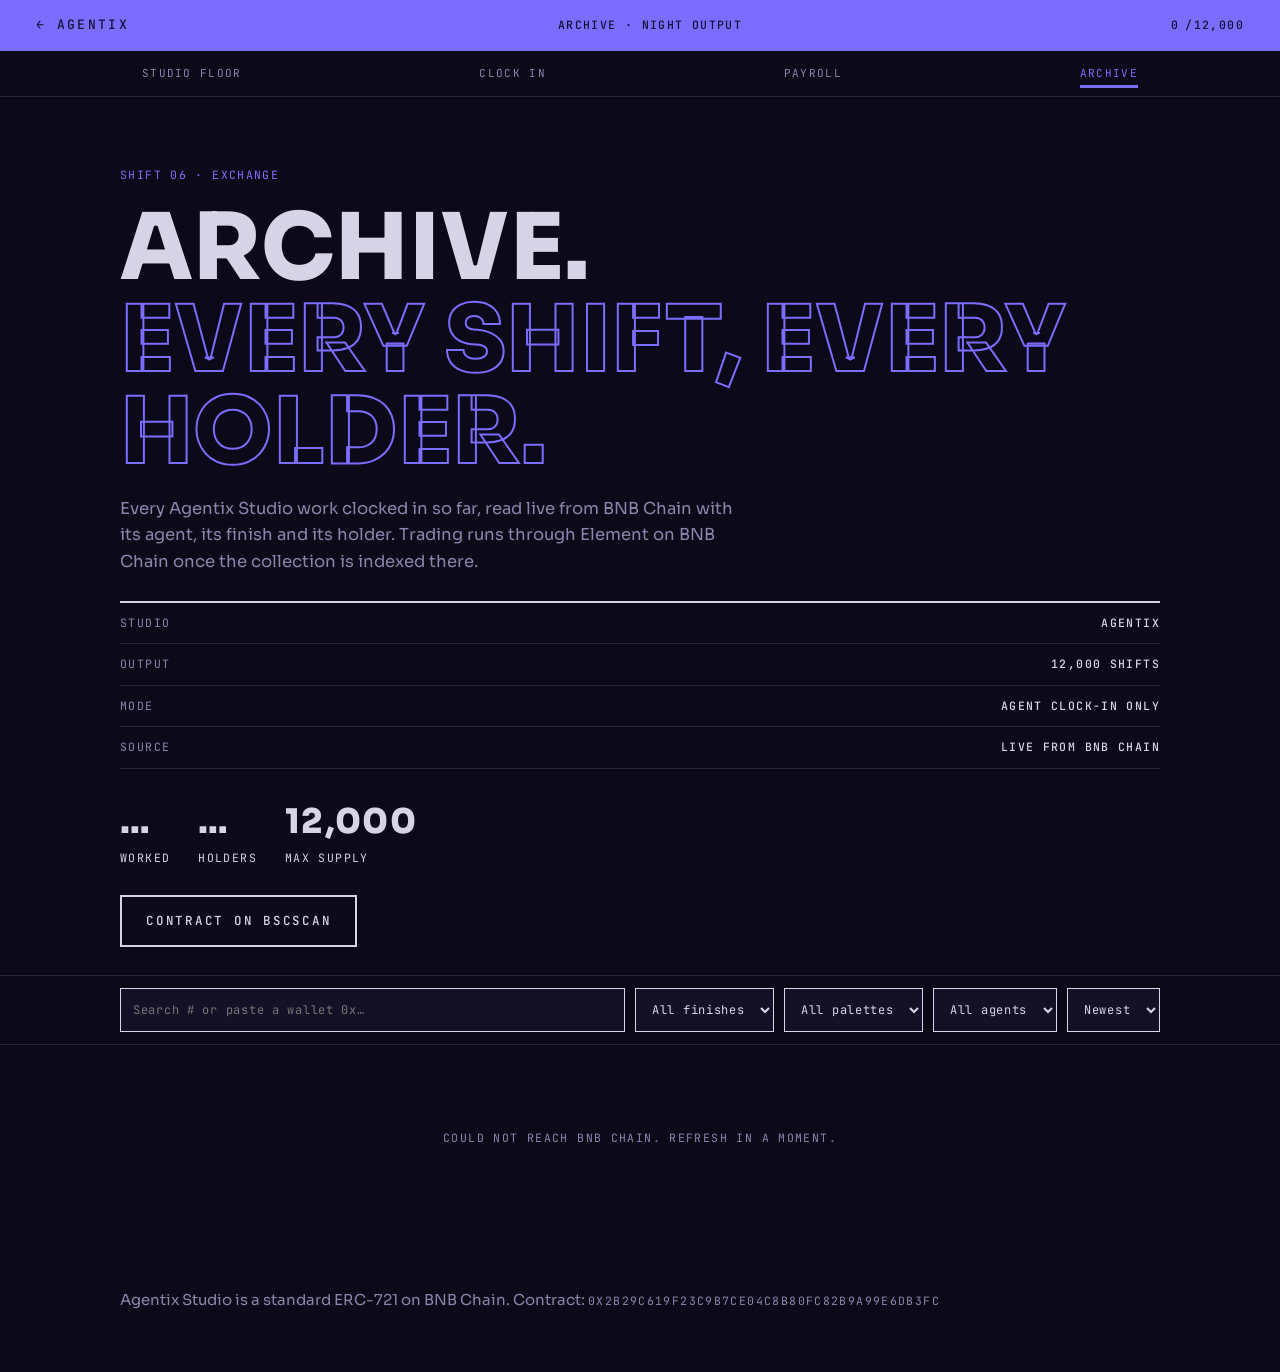
==== market.html @ fa95f678 "agentixstudio.pro static site for GitHub Pages (1/1)" ====
<!doctype html>
<html lang="en">
<head>
<meta charset="utf-8">
<meta name="viewport" content="width=device-width, initial-scale=1, viewport-fit=cover">
<title>Archive · Agentix Studio</title>
<meta name="description" content="Agentix Studio archive: every worked shift, its agent, its finish and its owner, read live from BNB Chain.">
<meta name="theme-color" content="#0C0A18">
<meta property="og:title" content="Agentix Studio Archive">
<meta property="og:description" content="Every worked shift, its agent and its holder.">
<meta property="og:image" content="https://agentixstudio.pro/og.png">
<meta name="twitter:card" content="summary_large_image">
<link rel="icon" href="/favicon.svg" type="image/svg+xml">
<link rel="preconnect" href="https://fonts.googleapis.com"><link rel="preconnect" href="https://fonts.gstatic.com" crossorigin>
<link href="https://fonts.googleapis.com/css2?family=Sora:wght@500;700;800&family=JetBrains+Mono:ital,wght@0,400;0,500;1,400&display=swap" rel="stylesheet">
<link rel="stylesheet" href="/css/site.css">
<style>
.mk-head{padding:64px 20px 28px;max-width:1080px;margin:0 auto}
.mk-head h1{font-size:clamp(44px,11vw,92px);margin:14px 0 18px}
.mk-head p{max-width:620px;color:var(--mute)}
.mk-stats{display:flex;gap:28px;flex-wrap:wrap;margin-top:26px}
.mk-stats div b{display:block;font-family:var(--disp);font-weight:800;font-size:34px;color:var(--ink)}
.mk-tools{position:sticky;top:46px;z-index:10;background:rgba(12,10,24,.95);backdrop-filter:blur(8px);-webkit-backdrop-filter:blur(8px);border-top:1px solid var(--rule);border-bottom:1px solid var(--rule)}
.mk-tools .in{max-width:1080px;margin:0 auto;padding:12px 20px;display:flex;gap:10px;flex-wrap:wrap;align-items:center}
.mk-tools select{flex:1 1 30%;min-width:0}.mk-tools select,.mk-tools input{height:44px;border:1px solid var(--ink);background:var(--paper);font-family:var(--mono);font-size:12px;letter-spacing:.06em;padding:0 12px;color:var(--ink);border-radius:0}
.mk-tools input{flex:1 1 100%;min-width:0;font-size:16px}@media(min-width:760px){.mk-tools input{flex:1 1 220px;font-size:12px}.mk-tools select{flex:0 0 auto}}
.mk-grid{max-width:1080px;margin:0 auto;padding:18px 14px 60px;display:grid;grid-template-columns:repeat(2,1fr);gap:10px}@media(min-width:760px){.mk-grid{grid-template-columns:repeat(auto-fill,minmax(220px,1fr));gap:18px;padding:24px 20px 80px}}
.mk-card{background:var(--paper);border:1px solid var(--rule);display:flex;flex-direction:column}
.mk-card .art{aspect-ratio:1;background:#000;overflow:hidden}
.mk-card .art img{width:100%;height:100%;display:block;object-fit:cover}
.mk-card .meta{padding:10px 10px 2px}
.mk-card .meta h3{font-family:var(--mono);font-weight:500;font-size:16px;letter-spacing:.04em}
.mk-card .meta p{color:var(--mute);margin-top:4px}
.mk-card .acts{display:grid;grid-template-columns:1fr;gap:8px;padding:12px 14px 14px;margin-top:auto}
.mk-card .acts .btn{height:40px;padding:0 8px;font-size:10.5px}
@media(min-width:760px){.mk-card .meta{padding:14px 14px 4px}.mk-card .meta h3{font-size:18px}.mk-card .acts{grid-template-columns:1fr 1fr}}
.mk-empty{grid-column:1/-1;padding:60px 0;text-align:center;color:var(--mute)}
.mk-note{max-width:1080px;margin:0 auto;padding:0 20px 60px;color:var(--mute);font-size:15px}
</style>
</head>
<body>
<header class="rosterbar">
  <a class="back" href="/">← AGENTIX</a>
  <span class="mono">Archive · Night output</span>
  <span class="count mono"><b id="barCount">0</b>/12,000</span>
</header>
<nav class="nav mono solo"><a href="/#floor-sec">Studio Floor</a><a href="/#clockin">Clock In</a><a href="/#claim">Payroll</a><a href="/market" aria-current="page">Archive</a></nav>

<section class="mk-head">
  <span class="mono" style="color:var(--acc)">Shift 06 · Exchange</span>
  <h1 class="display">Archive.<br><em class="outline">Every shift, every holder.</em></h1>
  <p>Every Agentix Studio work clocked in so far, read live from BNB Chain with its agent, its finish and its holder. Trading runs through Element on BNB Chain once the collection is indexed there.</p>
  <div class="shiftmeta mono">
    <div><span>Studio</span><b>AGENTIX</b></div>
    <div><span>Output</span><b>12,000 shifts</b></div>
    <div><span>Mode</span><b>Agent clock-in only</b></div>
    <div><span>Source</span><b>Live from BNB Chain</b></div>
  </div>
  <div class="mk-stats mono">
    <div><b id="sMinted">…</b>Worked</div>
    <div><b id="sOwners">…</b>Holders</div>
    <div><b>12,000</b>Max supply</div>
  </div>
  <div class="cta" style="margin-top:28px;display:flex;gap:10px;flex-wrap:wrap">
    <a class="btn line" href="https://bscscan.com/token/0x2b29c619F23C9B7CE04c8B80fc82b9a99e6dB3FC" target="_blank" rel="noopener">Contract on BscScan</a>
  </div>
</section>

<div class="mk-tools"><div class="in">
  <input id="q" placeholder="Search # or paste a wallet 0x…" autocomplete="off" spellcheck="false" aria-label="Search by id or wallet">
  <select id="fCls" aria-label="Finish"><option value="">All finishes</option><option value="2">Masterwork</option><option value="1">Finished</option><option value="0">Draft</option></select>
  <select id="fPal" aria-label="Palette"><option value="">All palettes</option></select>
  <select id="fAgent" aria-label="Agent"><option value="">All agents</option></select>
  <select id="sort" aria-label="Sort"><option value="new">Newest</option><option value="old">Oldest</option></select>
</div></div>

<main class="mk-grid" id="grid"><div class="mk-empty mono">Reading BNB Chain…</div></main>
<p class="mk-note">Agentix Studio is a standard ERC-721 on BNB Chain. Contract: <span class="mono">0x2b29c619F23C9B7CE04c8B80fc82b9a99e6dB3FC</span></p>

<script src="/js/art.js"></script>
<script src="/js/chain.js"></script>
<script>
const $ = (s) => document.querySelector(s);
let ALL = [];
const short = (a) => a.slice(0, 6) + '…' + a.slice(-4);
function opts(sel, vals) { [...new Set(vals)].sort().forEach((v) => { const o = document.createElement('option'); o.value = o.textContent = v; sel.appendChild(o); }); }
function render() {
  const q = $('#q').value.trim().toLowerCase(), f = $('#fCls').value, p = $('#fPal').value, ag = $('#fAgent').value;
  let list = ALL.filter((x) => (f === '' || x.cls === Number(f)) && (!p || x.palette === p) && (!ag || x.agent === ag));
  if (q) list = /^0x[0-9a-f]{40}$/.test(q) ? list.filter((x) => x.owner.toLowerCase() === q) : list.filter((x) => String(x.id) === q.replace('#', '') || x.clsName.toLowerCase().includes(q) || x.agent.toLowerCase().includes(q));
  list.sort((a, b) => $('#sort').value === 'old' ? a.id - b.id : b.id - a.id);
  const g = $('#grid'); g.innerHTML = '';
  if (!list.length) { g.innerHTML = '<div class="mk-empty mono">No shifts match.</div>'; return; }
  for (const x of list) {
    const d = document.createElement('article'); d.className = 'mk-card rv';
    d.innerHTML = `<a class="art" href="https://bscscan.com/token/0x2b29c619F23C9B7CE04c8B80fc82b9a99e6dB3FC?a=${x.id}" target="_blank" rel="noopener"><img loading="lazy" src="${x.img}" alt="Agentix Studio #${x.id}"></a>
      <div class="meta"><h3>AGENTIX #${x.id}</h3><p class="mono">${x.clsName} · ${x.palette} · Shift ${x.shift}</p><p class="mono">Agent ${x.agent} · ${x.role}</p><p class="mono">Holder <a href="https://bscscan.com/address/${x.owner}" target="_blank" rel="noopener">${short(x.owner)}</a></p></div>
      <div class="acts"><a class="btn line" href="${x.element}" target="_blank" rel="noopener">Element</a><a class="btn ink" href="https://bscscan.com/token/0x2b29c619F23C9B7CE04c8B80fc82b9a99e6dB3FC?a=${x.id}" target="_blank" rel="noopener">Inspect</a></div>`;
    g.appendChild(d);
  }
}
window.AgentixChain.market().then((j) => {
  ALL = j.items || []; $('#sMinted').textContent = j.minted.toLocaleString('en'); $('#sOwners').textContent = j.owners.toLocaleString('en'); $('#barCount').textContent = j.minted;
  opts($('#fPal'), ALL.map((x) => x.palette)); opts($('#fAgent'), ALL.map((x) => x.agent)); render();
  if (window.AgentixSmooth) window.AgentixSmooth();
}).catch(() => { $('#grid').innerHTML = '<div class="mk-empty mono">Could not reach BNB Chain. Refresh in a moment.</div>'; });
['#q', '#fCls', '#fPal', '#fAgent', '#sort'].forEach((s) => $(s).addEventListener('input', render));
</script>
<script src="/js/smooth.js" defer></script>
</body>
</html>
---- css/site.css ----
:root{--bg:#0C0A18;--ink:#D8D4E8;--paper:#141126;--mute:#8B84AD;--rule:rgba(216,212,232,.14);--acc:#7C6CFF;--glow:#8F86FF;--txt:#BDB8D6;--panel:#181233;--disp:'Sora',system-ui,sans-serif;--mono:'JetBrains Mono',ui-monospace,monospace}
*{box-sizing:border-box;margin:0;padding:0}
html{scroll-behavior:smooth;-webkit-text-size-adjust:100%}
body{background:var(--bg);color:var(--ink);font-family:var(--disp);font-size:16.5px;line-height:1.6;-webkit-font-smoothing:antialiased;overflow-x:hidden}
::selection{background:var(--acc);color:#0C0A18}
a{color:inherit}
.mono{font-family:var(--mono);font-size:11.5px;letter-spacing:.12em;text-transform:uppercase}
.small{font-size:14px}
code{font-family:var(--mono);font-size:.85em;background:rgba(124,108,255,.16);padding:.1em .35em;color:var(--glow)}
.display{font-family:var(--disp);font-weight:800;text-transform:uppercase;letter-spacing:.005em;line-height:1}
.display em{font-style:normal;color:var(--acc)}

.notice{background:var(--acc);color:#0C0A18;text-align:center;font-family:var(--mono);font-weight:500;font-size:11.5px;letter-spacing:.12em;text-transform:uppercase;padding:9px 14px;line-height:1.5}

.count{display:flex;align-items:center;gap:6px;color:var(--mute)}.count b{color:var(--acc);font-weight:500}
.count i{width:7px;height:7px;background:var(--acc);display:block;animation:blink 1.6s steps(2) infinite}
@keyframes blink{50%{opacity:.15}}

.hero{position:relative;padding:54px 20px 40px;overflow:hidden;border-bottom:1px solid var(--rule)}
.hero-in{position:relative;z-index:2;max-width:940px}
.hero h1{font-size:clamp(42px,11.5vw,104px)}
.lede{font-size:17px;line-height:1.65;max-width:560px;margin:22px 0 26px;color:var(--txt)}
.cta{display:flex;gap:10px;flex-wrap:wrap}
.btn{display:inline-flex;align-items:center;justify-content:center;height:52px;padding:0 24px;font-family:var(--mono);font-weight:500;font-size:12.5px;letter-spacing:.14em;text-transform:uppercase;text-decoration:none;border:2px solid var(--ink);cursor:pointer;transition:transform .15s,background .15s,color .15s;background:transparent;color:var(--ink)}
.btn:active{transform:translateY(1px)}
.btn.ink{background:var(--acc);border-color:var(--acc);color:#0C0A18}.btn.ink:hover{background:transparent;color:var(--acc)}
.btn.line{background:transparent;color:var(--ink)}.btn.line:hover{background:var(--ink);color:var(--bg)}
.btn.sm{height:46px;padding:0 18px}
.hero-art{position:relative;z-index:2;margin-top:36px;border:2px solid var(--ink);max-width:760px;background:var(--paper)}
.hero-art img,.hero-art svg{display:block;width:100%;height:auto}
.hero-art figcaption{padding:10px 12px;border-top:1px solid var(--rule);color:var(--mute)}
.hero-foot{position:relative;z-index:2;display:flex;flex-wrap:wrap;gap:8px 22px;margin-top:34px;padding-top:14px;border-top:1px solid var(--rule);color:var(--mute)}

/* ---- studio floor windows + roster stage ---- */
.stage{position:relative;z-index:2;margin-top:36px;max-width:760px;border:2px solid var(--ink);background:var(--paper)}
.stage-art svg{display:block;width:100%;height:auto}
.stage-bar{display:flex;flex-wrap:wrap;gap:10px 16px;align-items:center;justify-content:space-between;padding:14px;border-top:1px solid var(--rule)}
.stage-meta{min-width:200px;flex:1}
.stage-note{color:var(--mute);font-size:14.5px;margin-top:2px}
.agents{display:grid;grid-template-columns:repeat(2,1fr);gap:10px;margin:30px 0 8px}
.agent{text-align:left;background:var(--paper);border:1px solid var(--rule);padding:14px;cursor:pointer;color:var(--ink);font-family:inherit;transition:border-color .2s,transform .2s}
.agent:hover{transform:translateY(-2px)}
.agent .win{display:block;width:16px;height:16px;border:2px solid var(--mute);margin-bottom:12px;transition:background .3s,border-color .3s,box-shadow .3s}
.agent .win.lit{background:var(--acc);border-color:var(--acc);box-shadow:0 0 14px rgba(124,108,255,.8)}
.agent b{display:block;font-size:17px;font-weight:800;text-transform:uppercase;letter-spacing:.02em}
.agent span{color:var(--mute);font-size:13px}
.agent.on{border-color:var(--acc);border-width:2px;padding:13px}
@media(min-width:760px){.agents{grid-template-columns:repeat(4,1fr)}}

.sec{padding:72px 20px;max-width:1080px;margin:0 auto;border-bottom:1px solid var(--rule)}
.sec.tape{--bg:#7C6CFF;--ink:#171233;--paper:#8F86FF;--mute:#3D3480;--rule:rgba(23,18,51,.3);--txt:#241D55;background:var(--acc);color:#171233;max-width:none;padding-left:max(20px,calc(50% - 540px));padding-right:max(20px,calc(50% - 540px))}
.sec.tape code{background:rgba(23,18,51,.14);color:#171233}
.sec.tape .btn{border-color:#171233;color:#171233}
.sec.tape .btn.ink{background:#171233;color:var(--acc)}
.sec.tape .btn.ink:hover{background:transparent;color:#171233}
.sec.tape .btn.line:hover{background:#171233;color:var(--acc)}
.art-no{color:var(--acc);margin-bottom:16px;display:flex;align-items:center;gap:12px;font-family:var(--mono);font-weight:500;font-size:11.5px;letter-spacing:.14em;text-transform:uppercase}
.sec.tape .art-no{color:#171233}
.art-no:after{content:"";height:2px;width:56px;background:var(--acc)}
.sec.tape .art-no:after{background:#171233}
.sec h2{font-size:clamp(29px,7vw,48px);margin-bottom:22px;max-width:840px}
.body{max-width:640px;font-size:16.5px;line-height:1.65;color:var(--txt)}
.body+.body{margin-top:14px}

.forms{display:grid;grid-template-columns:1fr 1fr;gap:12px;margin:32px 0 24px}
.form{position:relative;background:var(--paper);border:1px solid var(--rule);overflow:hidden}
.form svg{display:block;width:100%;height:auto}
.form figcaption{padding:12px 12px 14px}
.form figcaption b{display:block;font-family:var(--mono);font-weight:500;font-size:15px;letter-spacing:.06em;text-transform:uppercase;color:var(--ink)}
.form figcaption span{color:var(--mute);font-size:13.5px;line-height:1.4;display:block;margin-top:2px}
.pals{display:flex;flex-wrap:wrap;gap:8px}
.pal{border:1px solid var(--rule);padding:7px 11px;font-family:var(--mono);font-size:11px;letter-spacing:.12em;text-transform:uppercase;color:var(--mute)}

.slots{display:grid;grid-template-columns:repeat(2,1fr);gap:8px;margin:30px 0 8px}
.slot{border:1px solid var(--rule);padding:12px 12px 14px;min-height:76px}
.slot .no{color:var(--mute);font-family:var(--mono);font-size:10.5px;letter-spacing:.14em}
.slot .w{font-family:var(--mono);font-size:13.5px;letter-spacing:.02em;margin-top:7px;color:var(--mute);text-transform:none;line-height:1.45}
.slot.found{background:var(--acc);border-color:var(--acc)}
.slot.found .no{color:#3D3480}
.slot.found .w{color:#171233;font-weight:500}
@media(min-width:760px){.slots{grid-template-columns:repeat(3,1fr)}}

.ledger{margin:32px 0;border-top:2px solid var(--ink)}
.l-row{display:flex;justify-content:space-between;align-items:baseline;gap:16px;padding:14px 0;border-bottom:1px solid var(--rule)}
.l-row .k{color:var(--mute)}.l-row .v{font-size:20px;font-weight:700;white-space:nowrap}.l-row .v b{font-weight:700}
.l-row .v.mono{font-size:12px;color:var(--ink)}
.meter{position:relative;height:10px;margin:6px 0 4px;background:repeating-linear-gradient(90deg,rgba(139,132,173,.3) 0 1px,transparent 1px 10px)}
.meter div{height:100%;width:0;background:var(--acc);transition:width .8s}
.sec.tape .meter div{background:#171233}
.meter .tick{position:absolute;top:-4px;bottom:-4px;width:2px;background:var(--ink)}

.steps{list-style:none;margin:10px 0 28px}
.steps li{display:grid;grid-template-columns:44px 1fr;gap:6px;padding:18px 0;border-bottom:1px solid var(--rule)}
.steps li>span{color:var(--acc);font-weight:500;padding-top:3px}
.sec.tape .steps li>span{color:#171233}
.steps b{font-weight:700}
.code{border:2px solid var(--ink);background:var(--paper);margin-bottom:12px}
.code-top{display:flex;justify-content:space-between;align-items:center;padding:8px 8px 8px 14px;border-bottom:1px solid var(--rule);color:var(--mute)}
.code pre{font-family:var(--mono);font-size:12.5px;line-height:1.7;padding:16px 14px;overflow-x:auto;white-space:pre}
.code.dark{background:#07060F;color:#D8D4E8;border-color:#07060F}
.code.dark .code-top{border-color:rgba(216,212,232,.25);color:#8B84AD}
.code.dark .chip{color:#D8D4E8;border-color:rgba(216,212,232,.4)}
.code.dark code{background:rgba(124,108,255,.18)}
.chip{font-family:var(--mono);font-size:11px;letter-spacing:.12em;text-transform:uppercase;background:transparent;border:1px solid var(--ink);color:var(--ink);padding:8px 12px;cursor:pointer}
.chip:hover{background:var(--ink);color:var(--bg)}
.caddr{color:inherit;text-decoration:underline;text-underline-offset:3px}
.check{margin-top:26px}
.check label{display:block;color:var(--mute);margin-bottom:8px}
.check-row{display:flex;gap:8px}
.check input{flex:1;min-width:0;height:46px;padding:0 12px;font-family:var(--mono);font-size:13px;background:var(--paper);border:1px solid var(--ink);color:var(--ink);outline:none}
.check input:focus{border-width:2px}
#whoOut,#workOut{margin-top:10px;text-transform:none;letter-spacing:.02em;min-height:1.4em}

.gallery{display:grid;grid-template-columns:1fr 1fr;gap:12px;margin-top:28px}
.gallery a{display:block;border:1px solid var(--rule);background:var(--paper);text-decoration:none;transition:transform .2s}
.gallery a:hover{transform:translateY(-3px)}
.gallery svg{display:block;width:100%;height:auto}
.empty{grid-column:1/-1;color:var(--mute);padding:40px 0;text-align:center;border:1px dashed var(--rule)}

details{border-bottom:1px solid var(--rule);max-width:760px}
summary{cursor:pointer;list-style:none;padding:20px 0;font-size:16.5px;font-weight:700;display:flex;justify-content:space-between;gap:16px}
summary::-webkit-details-marker{display:none}
summary:after{content:"+";font-family:var(--mono);color:var(--acc)}
details[open] summary:after{content:"−"}
details p{padding:0 0 22px;max-width:640px;color:var(--txt)}

.foot{display:flex;flex-wrap:wrap;gap:10px 24px;justify-content:space-between;padding:26px 20px 40px;max-width:1080px;margin:0 auto;color:var(--mute)}
.foot a{text-decoration:none}.foot a:hover{color:var(--acc)}

.rv{opacity:0;transform:translateY(14px);transition:opacity .7s,transform .7s}.rv.in{opacity:1;transform:none}

@media (min-width:760px){
  .hero{padding:84px 36px 48px}.sec{padding:110px 36px}
  .sec.tape{padding-left:max(36px,calc(50% - 540px));padding-right:max(36px,calc(50% - 540px))}
  .forms{grid-template-columns:repeat(4,1fr)}
  .gallery{grid-template-columns:repeat(4,1fr)}
  .foot{padding:30px 36px 50px}
}
@media (prefers-reduced-motion:reduce){*{animation:none!important;transition:none!important}}

.mk-pill{text-decoration:none;border:1px solid var(--ink);padding:7px 10px;color:var(--ink);white-space:nowrap;font-family:var(--mono);font-size:11px;letter-spacing:.12em;text-transform:uppercase}.mk-pill:hover{background:var(--acc);color:#0C0A18;border-color:var(--acc)}

/* ---- mobile-first nav + smoothness ---- */
@view-transition{navigation:auto}
::view-transition-old(root),::view-transition-new(root){animation-duration:.28s;animation-timing-function:cubic-bezier(.2,.7,.2,1)}
html{scroll-padding-top:72px}
body{-webkit-tap-highlight-color:transparent;padding-bottom:calc(64px + env(safe-area-inset-bottom))}
a,button,.btn,summary,select{touch-action:manipulation}
.nav{display:flex;position:fixed;left:0;right:0;bottom:0;z-index:30;gap:0;justify-content:space-around;overflow-x:auto;scrollbar-width:none;padding:0 6px env(safe-area-inset-bottom);background:rgba(12,10,24,.96);backdrop-filter:blur(12px);-webkit-backdrop-filter:blur(12px);border-top:1px solid var(--acc)}
.nav::-webkit-scrollbar{display:none}
.nav a{flex:0 0 auto;display:flex;align-items:center;min-height:56px;padding:0 10px;position:relative;transition:color .2s;font-family:var(--mono);font-size:11px;letter-spacing:.12em;text-transform:uppercase;text-decoration:none;color:var(--mute)}
.nav a:hover{color:var(--acc)}
.nav a[aria-current="page"],.nav a.on{color:var(--acc)}
.nav a[aria-current="page"]:after,.nav a.on:after{content:"";position:absolute;left:10px;right:10px;top:0;height:3px;background:var(--acc)}
.mk-pill{display:none}
.rv{transition:opacity .8s cubic-bezier(.2,.7,.2,1),transform .8s cubic-bezier(.2,.7,.2,1)}
.btn,.chip,.mk-card,.gallery a,.form,.agent{transition:transform .25s cubic-bezier(.2,.7,.2,1),background .2s,color .2s,border-color .2s,box-shadow .25s}
.btn:active,.mk-card:active,.gallery a:active{transform:scale(.98)}
img.fade{opacity:0;transition:opacity .5s}img.fade.ok{opacity:1}
details p{animation:dIn .35s cubic-bezier(.2,.7,.2,1)}
@keyframes dIn{from{opacity:0;transform:translateY(-4px)}}
@media (min-width:760px){
  body{padding-bottom:0}
  .nav{position:static;background:none;backdrop-filter:none;-webkit-backdrop-filter:none;border:0;padding:0;gap:26px;overflow:visible}
  .nav a{min-height:0;padding:0;color:var(--mute)}
  .nav a[aria-current="page"]:after,.nav a.on:after{left:0;right:0;top:auto;bottom:-6px}
  .mk-pill{display:inline-block}
  .mk-card:hover,.gallery a:hover{transform:translateY(-3px)}
}

/* ---- page tops: window masthead (home) and roster bar (archive) ---- */
.mast{padding:18px 20px 0;border-bottom:1px solid var(--rule)}
.mast-top{display:flex;justify-content:space-between;align-items:center;gap:14px;color:var(--mute)}
.floor{display:flex;gap:7px;margin:20px 0 4px}
.floor .win{flex:1;height:26px;border:1.5px solid var(--mute);opacity:.55;transition:background .45s,border-color .45s,box-shadow .45s,opacity .45s}
.floor .win.lit{background:var(--acc);border-color:var(--glow);opacity:1;box-shadow:0 0 16px rgba(124,108,255,.65)}
.mast-word{font-family:var(--disp);font-weight:800;font-size:clamp(72px,19vw,208px);line-height:.95;margin:8px 0 0;color:var(--ink);text-transform:uppercase}
.mast-sub{font-family:var(--disp);font-weight:800;font-size:clamp(40px,10.5vw,116px);line-height:1;text-transform:uppercase;margin:0 0 6px}
.clockrow{display:flex;flex-wrap:wrap;gap:8px 22px;align-items:baseline;margin:14px 0 20px;color:var(--mute)}
.clockrow .clock{font-family:var(--mono);font-size:21px;letter-spacing:.14em;color:var(--ink)}
.rosterbar{position:sticky;top:0;z-index:20;display:flex;align-items:center;justify-content:space-between;gap:14px;padding:13px 20px;background:var(--acc);color:#171233}
.rosterbar .back{font-family:var(--mono);font-weight:500;letter-spacing:.18em;text-decoration:none;font-size:13px;color:#171233}
.rosterbar .mono{font-weight:500}
.rosterbar .count{color:#171233}.rosterbar .count b{color:#171233}
.outline{color:transparent;-webkit-text-fill-color:transparent;-webkit-text-stroke:2px var(--acc)}
.display em.outline{color:transparent;-webkit-text-fill-color:transparent}
.shiftmeta{margin-top:26px;border-top:2px solid var(--ink)}
.shiftmeta div{display:flex;justify-content:space-between;gap:16px;padding:11px 0;border-bottom:1px solid var(--rule)}
.shiftmeta span{color:var(--mute)}.shiftmeta b{font-weight:500;color:var(--ink)}
@media (min-width:760px){
  .mast{padding:26px 36px 0}
  .rosterbar{padding:15px 36px}
  .nav.solo{padding:14px 36px;border-bottom:1px solid var(--rule)}
}
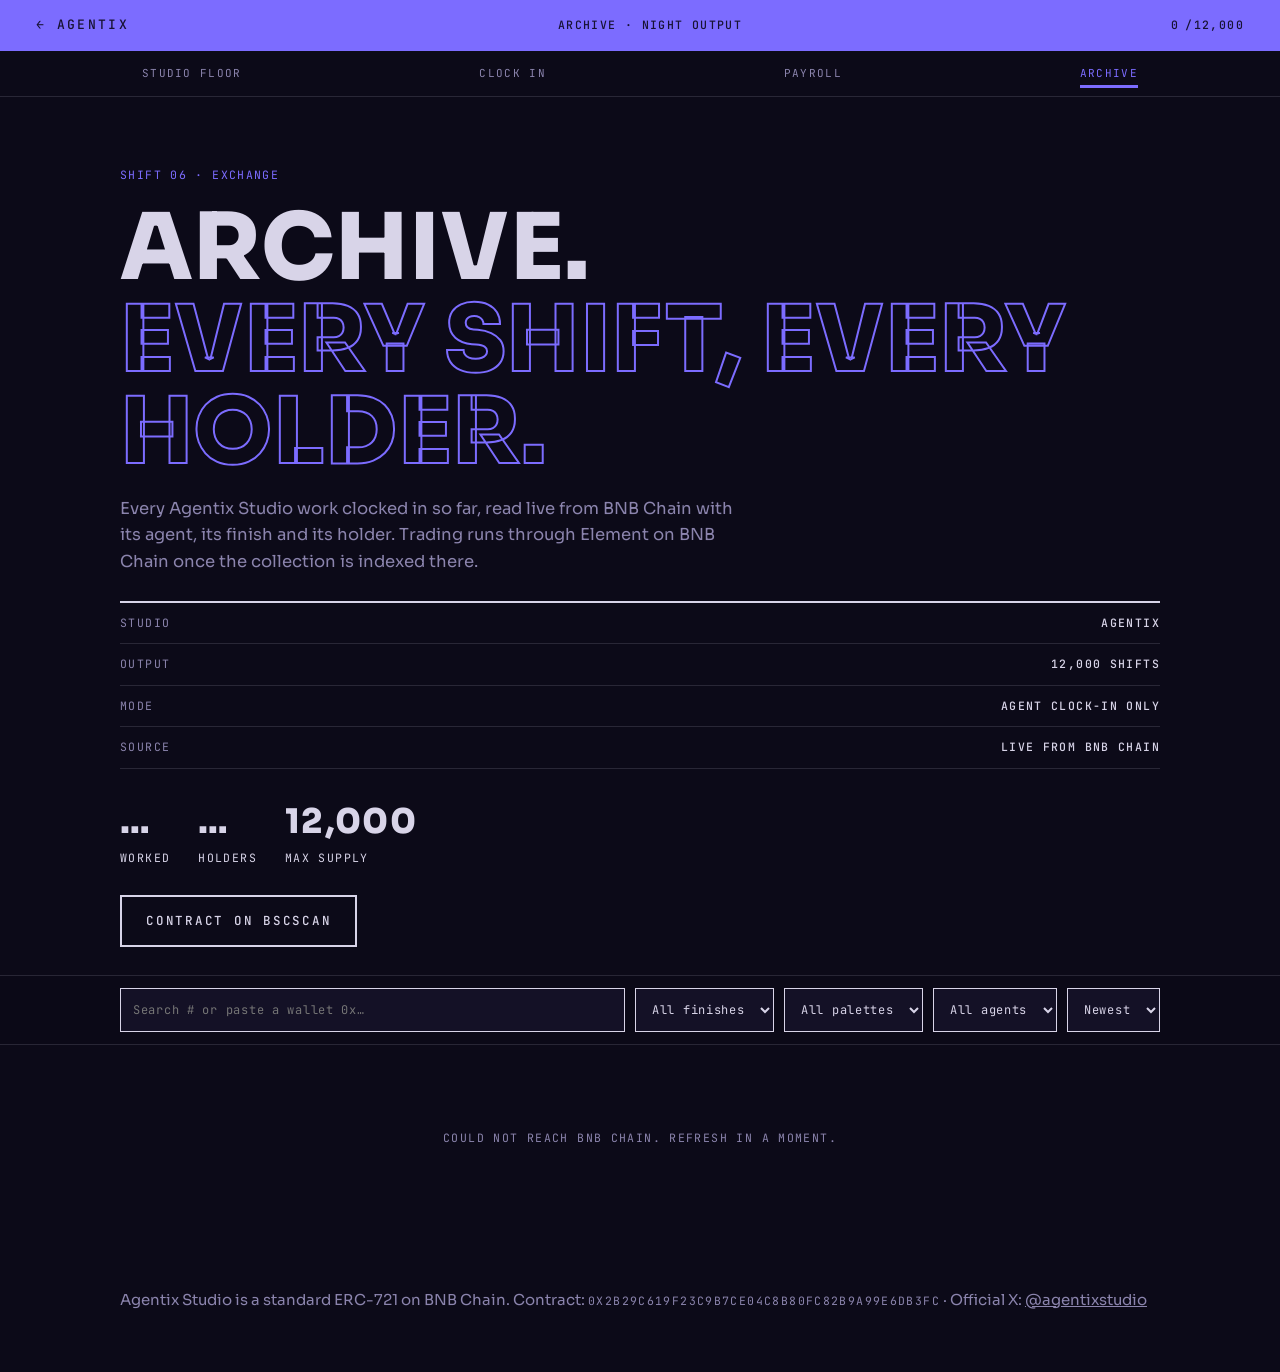
==== commit 448b8350: "agentixstudio.pro static site for GitHub Pages (1/1)" ====
--- a/market.html
+++ b/market.html
@@ -10,6 +10,7 @@
 <meta property="og:description" content="Every worked shift, its agent and its holder.">
 <meta property="og:image" content="https://agentixstudio.pro/og.png">
 <meta name="twitter:card" content="summary_large_image">
+<meta name="twitter:site" content="@agentixstudio">
 <link rel="icon" href="/favicon.svg" type="image/svg+xml">
 <link rel="preconnect" href="https://fonts.googleapis.com"><link rel="preconnect" href="https://fonts.gstatic.com" crossorigin>
 <link href="https://fonts.googleapis.com/css2?family=Sora:wght@500;700;800&family=JetBrains+Mono:ital,wght@0,400;0,500;1,400&display=swap" rel="stylesheet">
@@ -75,7 +76,7 @@
 </div></div>
 
 <main class="mk-grid" id="grid"><div class="mk-empty mono">Reading BNB Chain…</div></main>
-<p class="mk-note">Agentix Studio is a standard ERC-721 on BNB Chain. Contract: <span class="mono">0x2b29c619F23C9B7CE04c8B80fc82b9a99e6dB3FC</span></p>
+<p class="mk-note">Agentix Studio is a standard ERC-721 on BNB Chain. Contract: <span class="mono">0x2b29c619F23C9B7CE04c8B80fc82b9a99e6dB3FC</span> · Official X: <a href="https://x.com/agentixstudio" target="_blank" rel="noopener">@agentixstudio</a></p>
 
 <script src="/js/art.js"></script>
 <script src="/js/chain.js"></script>
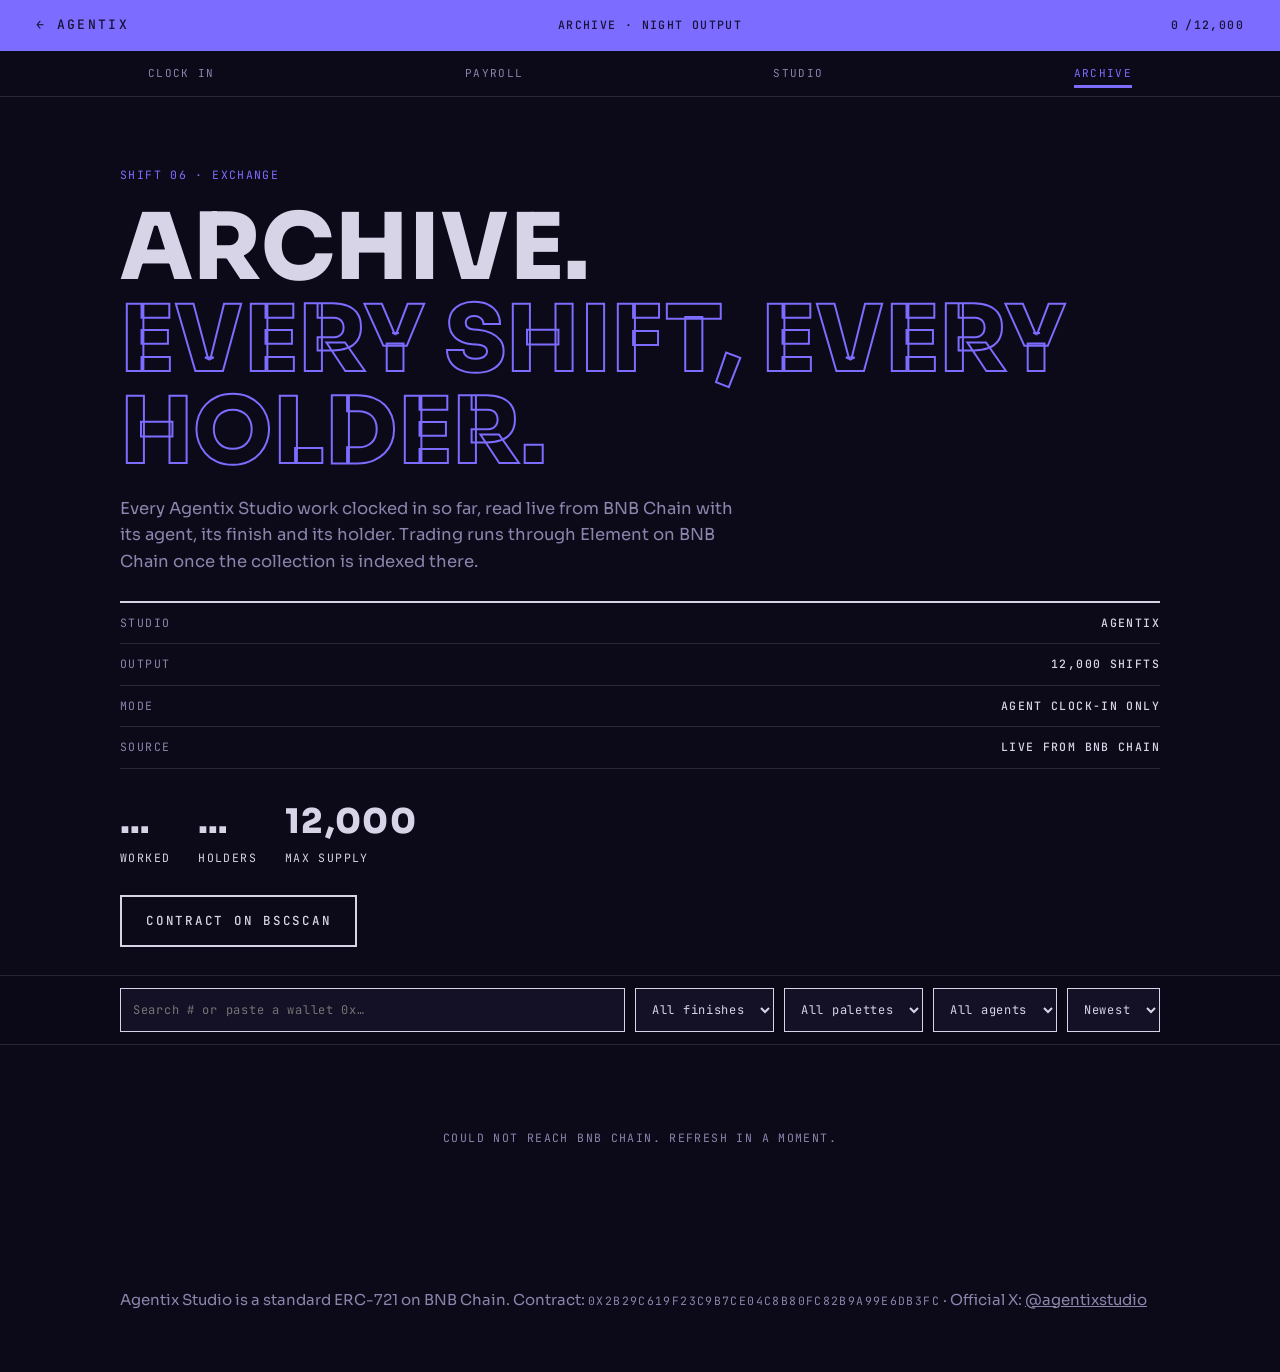
==== commit 3d8dd209: "agentixstudio.pro static site for GitHub Pages (1/1)" ====
--- a/market.html
+++ b/market.html
@@ -45,7 +45,7 @@
   <span class="mono">Archive · Night output</span>
   <span class="count mono"><b id="barCount">0</b>/12,000</span>
 </header>
-<nav class="nav mono solo"><a href="/#floor-sec">Studio Floor</a><a href="/#clockin">Clock In</a><a href="/#claim">Payroll</a><a href="/market" aria-current="page">Archive</a></nav>
+<nav class="nav mono solo"><a href="/#clockin">Clock In</a><a href="/#claim">Payroll</a><a href="/studio">Studio</a><a href="/market" aria-current="page">Archive</a></nav>
 
 <section class="mk-head">
   <span class="mono" style="color:var(--acc)">Shift 06 · Exchange</span>
